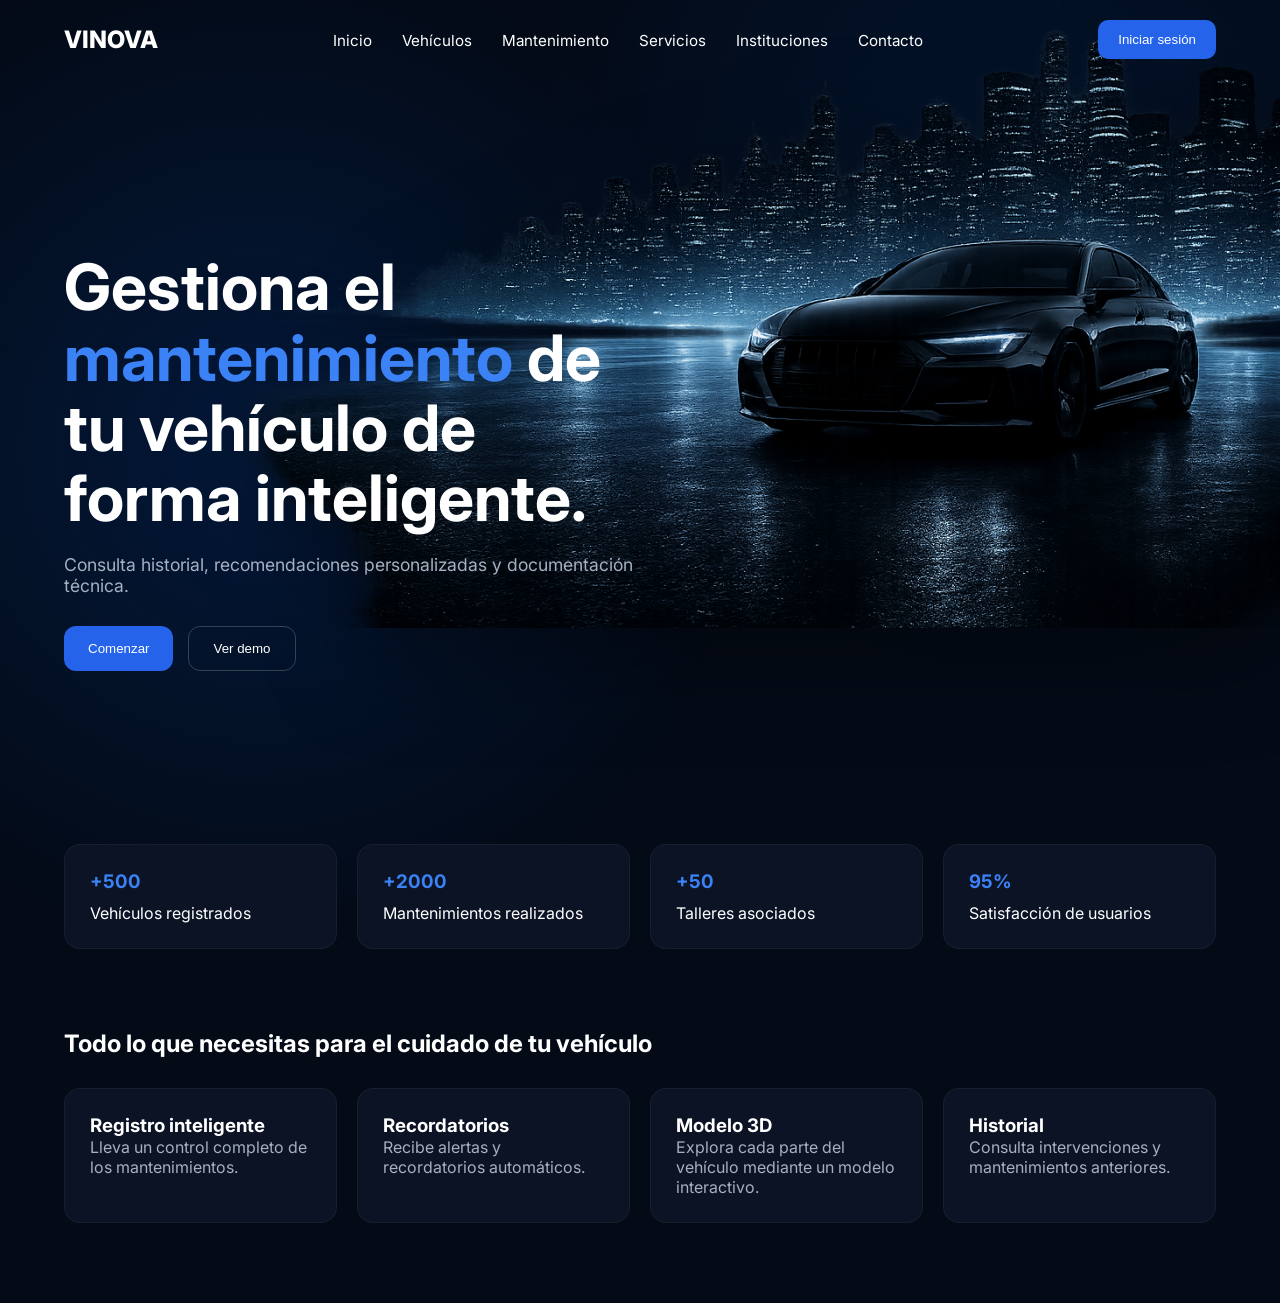
==== index.html @ 4da487fe "actualizacion" ====
<!DOCTYPE html>
<html lang="es">
<head>
    <meta charset="UTF-8">
    <meta name="viewport" content="width=device-width, initial-scale=1.0">
    <title>VINOVA</title>

    <link rel="stylesheet" href="css/styles.css">

    <link rel="preconnect" href="https://fonts.googleapis.com">
    <link href="https://fonts.googleapis.com/css2?family=Inter:wght@300;400;500;600;700;800&display=swap" rel="stylesheet">
</head>

<body>

<!-- ================= NAVBAR ================= -->
<header class="navbar">

    <div class="logo">
        <h2>VINOVA</h2>
    </div>

    <nav>
        <ul class="nav-links">

            <li><a href="#">Inicio</a></li>

            <li class="dropdown">
                <a href="#">Vehículos</a>
                <div class="dropdown-menu">
                    <a href="#">Mis vehículos</a>
                    <a href="#">Agregar vehículo</a>
                    <a href="#">Historial</a>
                    <a href="#">Información técnica</a>
                </div>
            </li>

            <li class="dropdown">
                <a href="#">Mantenimiento</a>
                <div class="dropdown-menu">
                    <a href="#">Próximos servicios</a>
                    <a href="#">Historial</a>
                    <a href="#">Recomendaciones</a>
                    <a href="#">Alertas</a>
                </div>
            </li>

            <li><a href="#">Servicios</a></li>
            <li><a href="#">Instituciones</a></li>
            <li><a href="#">Contacto</a></li>

        </ul>
    </nav>

    <button class="login-btn">
        Iniciar sesión
    </button>

</header>

<!-- ================= HERO (SPLIT) ================= -->
<section class="hero">

    <!-- TEXTO IZQUIERDA -->
    <div class="hero-content">

        <h1>
            Gestiona el <span>mantenimiento</span> de tu vehículo de forma inteligente.
        </h1>

        <p>
            Consulta historial, recomendaciones personalizadas y documentación técnica.
        </p>

        <div class="hero-buttons">
            <button class="primary-btn">Comenzar</button>
            <button class="secondary-btn">Ver demo</button>
        </div>

    </div>

    <!-- IMAGEN DERECHA -->
    <div class="hero-image">
        <img src="assets/fondo.png" alt="Vehículo Vinova">
    </div>

</section>

<!-- ================= ESTADÍSTICAS ================= -->
<section class="stats">

    <div class="stat-card">
        <h3>+500</h3>
        <p>Vehículos registrados</p>
    </div>

    <div class="stat-card">
        <h3>+2000</h3>
        <p>Mantenimientos realizados</p>
    </div>

    <div class="stat-card">
        <h3>+50</h3>
        <p>Talleres asociados</p>
    </div>

    <div class="stat-card">
        <h3>95%</h3>
        <p>Satisfacción de usuarios</p>
    </div>

</section>

<!-- ================= FEATURES ================= -->
<section class="features">

    <h2>
        Todo lo que necesitas para el cuidado de tu vehículo
    </h2>

    <div class="feature-grid">

        <div class="feature-card">
            <h3>Registro inteligente</h3>
            <p>Lleva un control completo de los mantenimientos.</p>
        </div>

        <div class="feature-card">
            <h3>Recordatorios</h3>
            <p>Recibe alertas y recordatorios automáticos.</p>
        </div>

        <div class="feature-card">
            <h3>Modelo 3D</h3>
            <p>Explora cada parte del vehículo mediante un modelo interactivo.</p>
        </div>

        <div class="feature-card">
            <h3>Historial</h3>
            <p>Consulta intervenciones y mantenimientos anteriores.</p>
        </div>

    </div>

</section>

<script src="js/script.js"></script>

</body>
</html>
---- css/styles.css ----
/* ==========================================
   RESET
========================================== */
* {
    margin: 0;
    padding: 0;
    box-sizing: border-box;
}

body {
    font-family: 'Inter', sans-serif;
    color: white;
    overflow-x: hidden;
    background-color: #040b17;
}

/* ==========================================
   LUCES SUAVES
========================================== */
body::before {
    content: "";
    position: fixed;
    inset: 0;
    background:
        radial-gradient(circle at 20% 50%, rgba(0,102,255,.15), transparent 45%),
        radial-gradient(circle at 80% 20%, rgba(0,102,255,.10), transparent 40%);
    pointer-events: none;
    z-index: 1;
}

/* ==========================================
   NAVBAR
========================================== */
.navbar {
    width: 90%;
    margin: auto;
    display: flex;
    justify-content: space-between;
    align-items: center;
    padding: 20px 0;
    position: relative;
    z-index: 10;
}

.logo h2 {
    font-weight: 800;
    color: white;
}

.nav-links {
    display: flex;
    gap: 30px;
    list-style: none;
}

.nav-links a {
    color: white;
    text-decoration: none;
    font-size: 0.95rem;
}

/* Dropdown */
.dropdown {
    position: relative;
}

.dropdown-menu {
    position: absolute;
    top: 40px;
    left: 0;
    width: 220px;
    background: #101827;
    border: 1px solid rgba(255,255,255,.08);
    border-radius: 12px;
    display: none;
    flex-direction: column;
    padding: 10px;
}

.dropdown:hover .dropdown-menu {
    display: flex;
}

.dropdown-menu a {
    padding: 12px;
    border-radius: 8px;
}

.dropdown-menu a:hover {
    background: #182336;
}

.login-btn {
    background: #2563eb;
    color: white;
    border: none;
    padding: 12px 20px;
    border-radius: 10px;
    cursor: pointer;
}

/* ==========================================
   HERO (SPLIT + IMAGEN LIBRE)
========================================== */
.hero {
    width: 100%;
    min-height: 85vh;

    display: flex;
    align-items: center;
    justify-content: space-between;

    padding: 0 5%;

    position: relative;
    overflow: visible;
    z-index: 2;
}

/* TEXTO IZQUIERDA */
.hero-content {
    width: 50%;
    max-width: 600px;

    position: relative;
    z-index: 3;
}

.hero-content h1 {
    font-size: 4rem;
    line-height: 1.1;
    margin-bottom: 20px;
}

.hero-content span {
    color: #3b82f6;
}

.hero-content p {
    color: #a6b0c2;
    font-size: 1.1rem;
    margin-bottom: 30px;
}

.hero-buttons {
    display: flex;
    gap: 15px;
}

.primary-btn {
    background: #2563eb;
    color: white;
    border: none;
    padding: 14px 24px;
    border-radius: 12px;
    cursor: pointer;
}

.secondary-btn {
    background: transparent;
    color: white;
    border: 1px solid rgba(255,255,255,.2);
    padding: 14px 24px;
    border-radius: 12px;
    cursor: pointer;
}

/* ==========================================
   IMAGEN (TIPO WORD: DETRÁS DEL TEXTO)
========================================== */
.hero-image {
    position: absolute;
    right: 32%;   /* 🔥 la saca un poco fuera para que pueda ser grande */
    top: -240px;

    width: 70%;    /* 🔥 aquí controlas el tamaño general */

    z-index: 1;
    pointer-events: none;
}

.hero-image img {
    width: 150%;   /* 🔥 aquí recuperas el “grande bonito” */
    max-width: none;

    height: auto;

    object-fit: contain;

    filter: drop-shadow(0 30px 50px rgba(0,0,0,0.4));
}

/* ==========================================
   ESTADÍSTICAS
========================================== */
.stats {
    width: 90%;
    margin: auto;
    display: grid;
    grid-template-columns: repeat(4, 1fr);
    gap: 20px;
    position: relative;
    z-index: 5;
}

.stat-card {
    background: #0b1324;
    border: 1px solid rgba(255,255,255,.05);
    padding: 25px;
    border-radius: 16px;
}

.stat-card h3 {
    color: #3b82f6;
    margin-bottom: 10px;
}

/* ==========================================
   FEATURES
========================================== */
.features {
    width: 90%;
    margin: 80px auto;
    position: relative;
    z-index: 5;
}

.features h2 {
    margin-bottom: 30px;
}

.feature-grid {
    display: grid;
    grid-template-columns: repeat(4, 1fr);
    gap: 20px;
}

.feature-card {
    background: #0b1324;
    border: 1px solid rgba(255,255,255,.05);
    padding: 25px;
    border-radius: 16px;
}

.feature-card p {
    color: #a6b0c2;
}

/* ==========================================
   RESPONSIVE
========================================== */
@media (max-width: 1100px) {

    .hero {
        flex-direction: column;
        text-align: center;
        gap: 40px;
    }

    .hero-content,
    .hero-image {
        width: 100%;
        position: relative;
    }

    .hero-image {
        top: 0;
    }

    .hero-content h1 {
        font-size: 2.8rem;
    }

    .stats {
        grid-template-columns: repeat(2, 1fr);
    }

    .feature-grid {
        grid-template-columns: repeat(2, 1fr);
    }
}

@media (max-width: 768px) {

    .stats,
    .feature-grid {
        grid-template-columns: 1fr;
    }
}
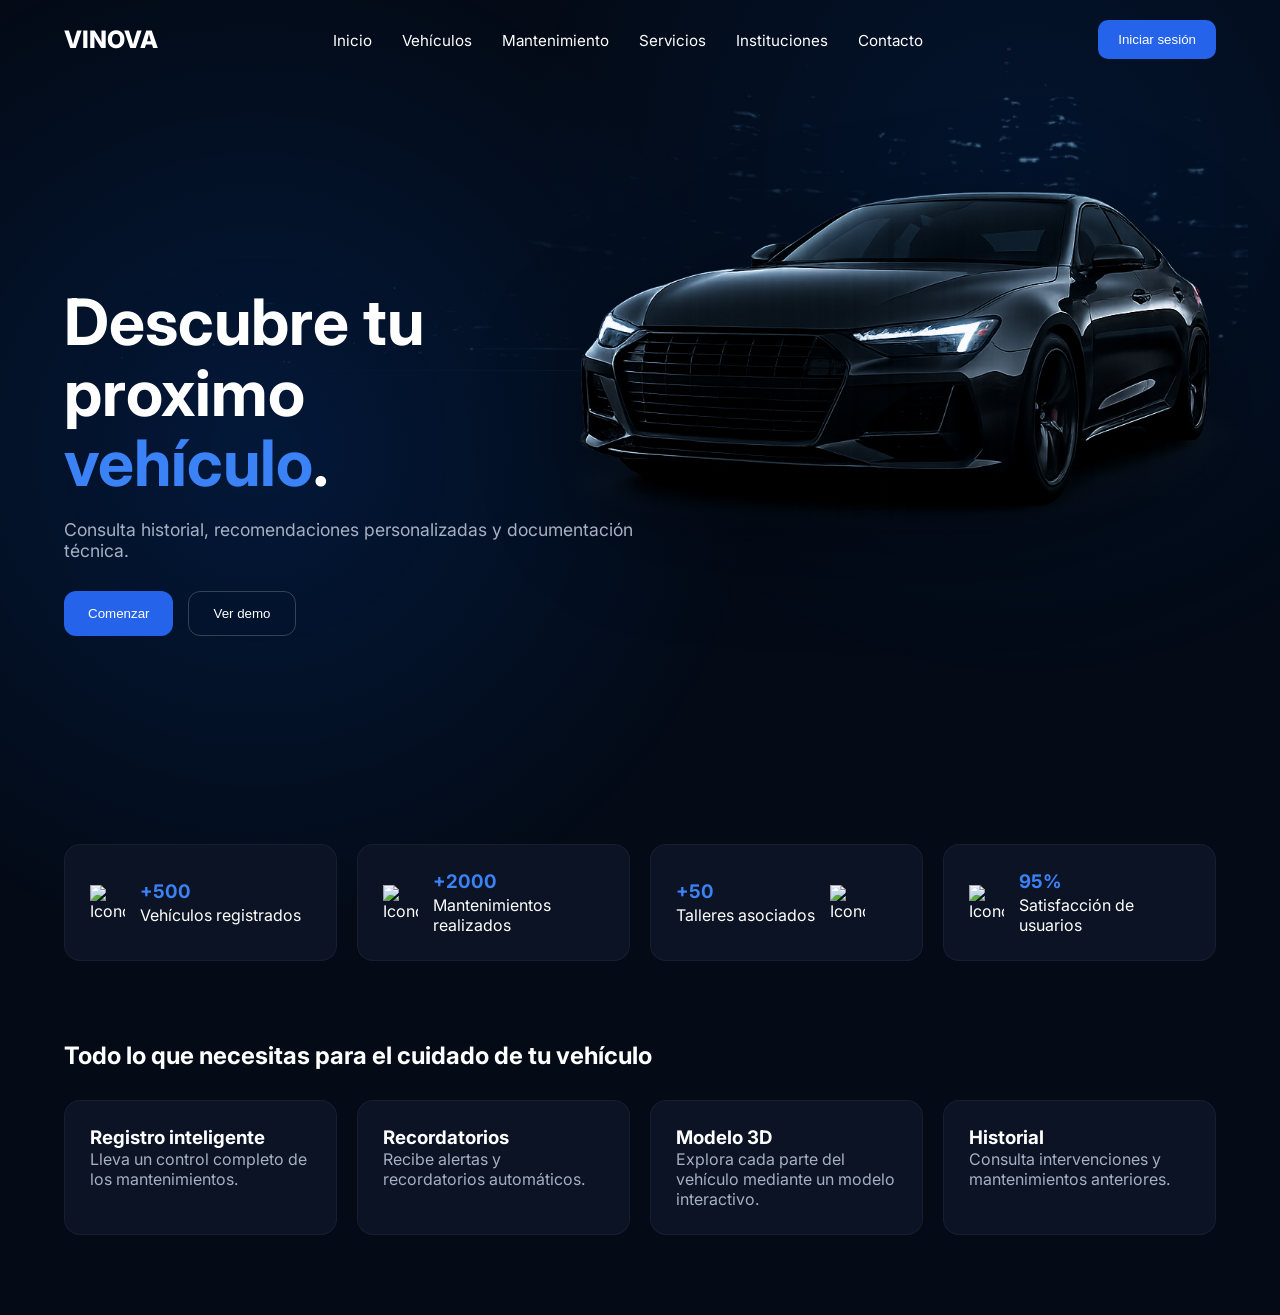
==== commit f05a999b: "acatualizacion" ====
--- a/index.html
+++ b/index.html
@@ -44,11 +44,33 @@
                     <a href="#">Alertas</a>
                 </div>
             </li>
-
-            <li><a href="#">Servicios</a></li>
-            <li><a href="#">Instituciones</a></li>
-            <li><a href="#">Contacto</a></li>
-
+            <li class="dropdown">
+                <a href="#">Servicios</a>
+                <div class="dropdown-menu">
+                    <a href="#">Próximos servicios</a>
+                    <a href="#">Historial</a>
+                    <a href="#">Recomendaciones</a>
+                    <a href="#">Alertas</a>
+                </div>
+            </li>
+            <li class="dropdown">
+                <a href="#">Instituciones</a>
+                <div class="dropdown-menu">
+                    <a href="#">Próximos servicios</a>
+                    <a href="#">Historial</a>
+                    <a href="#">Recomendaciones</a>
+                    <a href="#">Alertas</a>
+                </div>
+            </li>
+            <li class="dropdown">
+                <a href="#">Contacto</a>
+                <div class="dropdown-menu">
+                    <a href="#">Próximos servicios</a>
+                    <a href="#">Historial</a>
+                    <a href="#">Recomendaciones</a>
+                    <a href="#">Alertas</a>
+                </div>
+            </li>
         </ul>
     </nav>
 
@@ -65,7 +87,8 @@
     <div class="hero-content">
 
         <h1>
-            Gestiona el <span>mantenimiento</span> de tu vehículo de forma inteligente.
+            Descubre tu proximo <br>
+            <span>vehículo</span>.
         </h1>
 
         <p>
@@ -90,23 +113,35 @@
 <section class="stats">
 
     <div class="stat-card">
-        <h3>+500</h3>
-        <p>Vehículos registrados</p>
+        <img src="assets/carro.png" alt="Icono coche" class="stat-icon">
+        <div class="stat-info">
+            <h3>+500</h3>
+            <p>Vehículos registrados</p>
+        </div>
     </div>
 
     <div class="stat-card">
-        <h3>+2000</h3>
-        <p>Mantenimientos realizados</p>
+        <img src="assets/icon-wrench.png" alt="Icono llave" class="stat-icon">
+        <div class="stat-info">
+            <h3>+2000</h3>
+            <p>Mantenimientos realizados</p>
+        </div>
     </div>
 
     <div class="stat-card">
-        <h3>+50</h3>
-        <p>Talleres asociados</p>
+        <div class="stat-info">
+            <h3>+50</h3>
+            <p>Talleres asociados</p>
+        </div>
+        <img src="assets/icon-shop.png" alt="Icono taller" class="stat-icon">
     </div>
 
     <div class="stat-card">
-        <h3>95%</h3>
-        <p>Satisfacción de usuarios</p>
+        <img src="assets/icon-smile.png" alt="Icono usuario" class="stat-icon">
+        <div class="stat-info">
+            <h3>95%</h3>
+            <p>Satisfacción de usuarios</p>
+        </div>
     </div>
 
 </section>
--- a/css/styles.css
+++ b/css/styles.css
@@ -1,4 +1,4 @@
- /* ==========================================
+/* ==========================================
    RESET
 ========================================== */
 * {
@@ -14,9 +14,7 @@
     background-color: #040b17;
 }
 
-/* ==========================================
-   LUCES SUAVES
-========================================== */
+/* fondo con luces suaves tipo glow */
 body::before {
     content: "";
     position: fixed;
@@ -28,9 +26,7 @@
     z-index: 1;
 }
 
-/* ==========================================
-   NAVBAR
-========================================== */
+/* navbar de arriba */
 .navbar {
     width: 90%;
     margin: auto;
@@ -42,11 +38,13 @@
     z-index: 10;
 }
 
+/* logo */
 .logo h2 {
     font-weight: 800;
     color: white;
 }
 
+/* links del menú */
 .nav-links {
     display: flex;
     gap: 30px;
@@ -59,11 +57,12 @@
     font-size: 0.95rem;
 }
 
-/* Dropdown */
+/* dropdown del menú */
 .dropdown {
     position: relative;
 }
 
+/* caja del dropdown */
 .dropdown-menu {
     position: absolute;
     top: 40px;
@@ -77,6 +76,7 @@
     padding: 10px;
 }
 
+/* aparece al pasar el mouse */
 .dropdown:hover .dropdown-menu {
     display: flex;
 }
@@ -86,10 +86,12 @@
     border-radius: 8px;
 }
 
+/* hover de opciones */
 .dropdown-menu a:hover {
     background: #182336;
 }
 
+/* botón login */
 .login-btn {
     background: #2563eb;
     color: white;
@@ -100,7 +102,7 @@
 }
 
 /* ==========================================
-   HERO (SPLIT + IMAGEN LIBRE)
+   HERO (sección principal)
 ========================================== */
 .hero {
     width: 100%;
@@ -117,7 +119,7 @@
     z-index: 2;
 }
 
-/* TEXTO IZQUIERDA */
+/* texto lado izquierdo */
 .hero-content {
     width: 50%;
     max-width: 600px;
@@ -132,6 +134,7 @@
     margin-bottom: 20px;
 }
 
+/* resaltado azul */
 .hero-content span {
     color: #3b82f6;
 }
@@ -142,11 +145,13 @@
     margin-bottom: 30px;
 }
 
+/* botones del hero */
 .hero-buttons {
     display: flex;
     gap: 15px;
 }
 
+/* botón principal */
 .primary-btn {
     background: #2563eb;
     color: white;
@@ -156,6 +161,7 @@
     cursor: pointer;
 }
 
+/* botón secundario */
 .secondary-btn {
     background: transparent;
     color: white;
@@ -166,33 +172,29 @@
 }
 
 /* ==========================================
-   IMAGEN (TIPO WORD: DETRÁS DEL TEXTO)
+   imagen grande del hero 
 ========================================== */
 .hero-image {
     position: absolute;
-    right: 32%;   /* 🔥 la saca un poco fuera para que pueda ser grande */
-    top: -240px;
-
-    width: 70%;    /* 🔥 aquí controlas el tamaño general */
+    right: 32%;
+    top: -140px;
+
+    width: 59%;
 
     z-index: 1;
     pointer-events: none;
 }
-
 .hero-image img {
-    width: 150%;   /* 🔥 aquí recuperas el “grande bonito” */
+    width: 150%;
     max-width: none;
 
     height: auto;
-
     object-fit: contain;
 
     filter: drop-shadow(0 30px 50px rgba(0,0,0,0.4));
 }
 
-/* ==========================================
-   ESTADÍSTICAS
-========================================== */
+/* stats de abajo */
 .stats {
     width: 90%;
     margin: auto;
@@ -203,20 +205,40 @@
     z-index: 5;
 }
 
+/* tarjetas de stats */
+/* Modificación en las tarjetas de stats */
 .stat-card {
     background: #0b1324;
     border: 1px solid rgba(255,255,255,.05);
     padding: 25px;
     border-radius: 16px;
+    
+    /* Nuevas propiedades para alinear el icono al lado */
+    display: flex;
+    align-items: center;
+    gap: 15px; /* Espacio entre el icono y el texto */
+}
+
+/* Control del tamaño de tus iconos */
+.stat-icon {
+    width: 35px;  /* Ajusta el tamaño que quieras aquí */
+    height: 35px; /* Ajusta el tamaño que quieras aquí */
+    object-fit: contain;
+}
+
+/* Contenedor del texto para mantener el orden vertical */
+.stat-info {
+    display: flex;
+    flex-direction: column;
 }
 
 .stat-card h3 {
     color: #3b82f6;
-    margin-bottom: 10px;
+    margin-bottom: 2px; /* Reducido un poco para que cuadre mejor con el icono */
 }
 
 /* ==========================================
-   FEATURES
+   features (sección de tarjetas)
 ========================================== */
 .features {
     width: 90%;
@@ -229,12 +251,14 @@
     margin-bottom: 30px;
 }
 
+/* grid de features */
 .feature-grid {
     display: grid;
     grid-template-columns: repeat(4, 1fr);
     gap: 20px;
 }
 
+/* cada tarjeta */
 .feature-card {
     background: #0b1324;
     border: 1px solid rgba(255,255,255,.05);
@@ -246,9 +270,7 @@
     color: #a6b0c2;
 }
 
-/* ==========================================
-   RESPONSIVE
-========================================== */
+/* responsive */
 @media (max-width: 1100px) {
 
     .hero {
